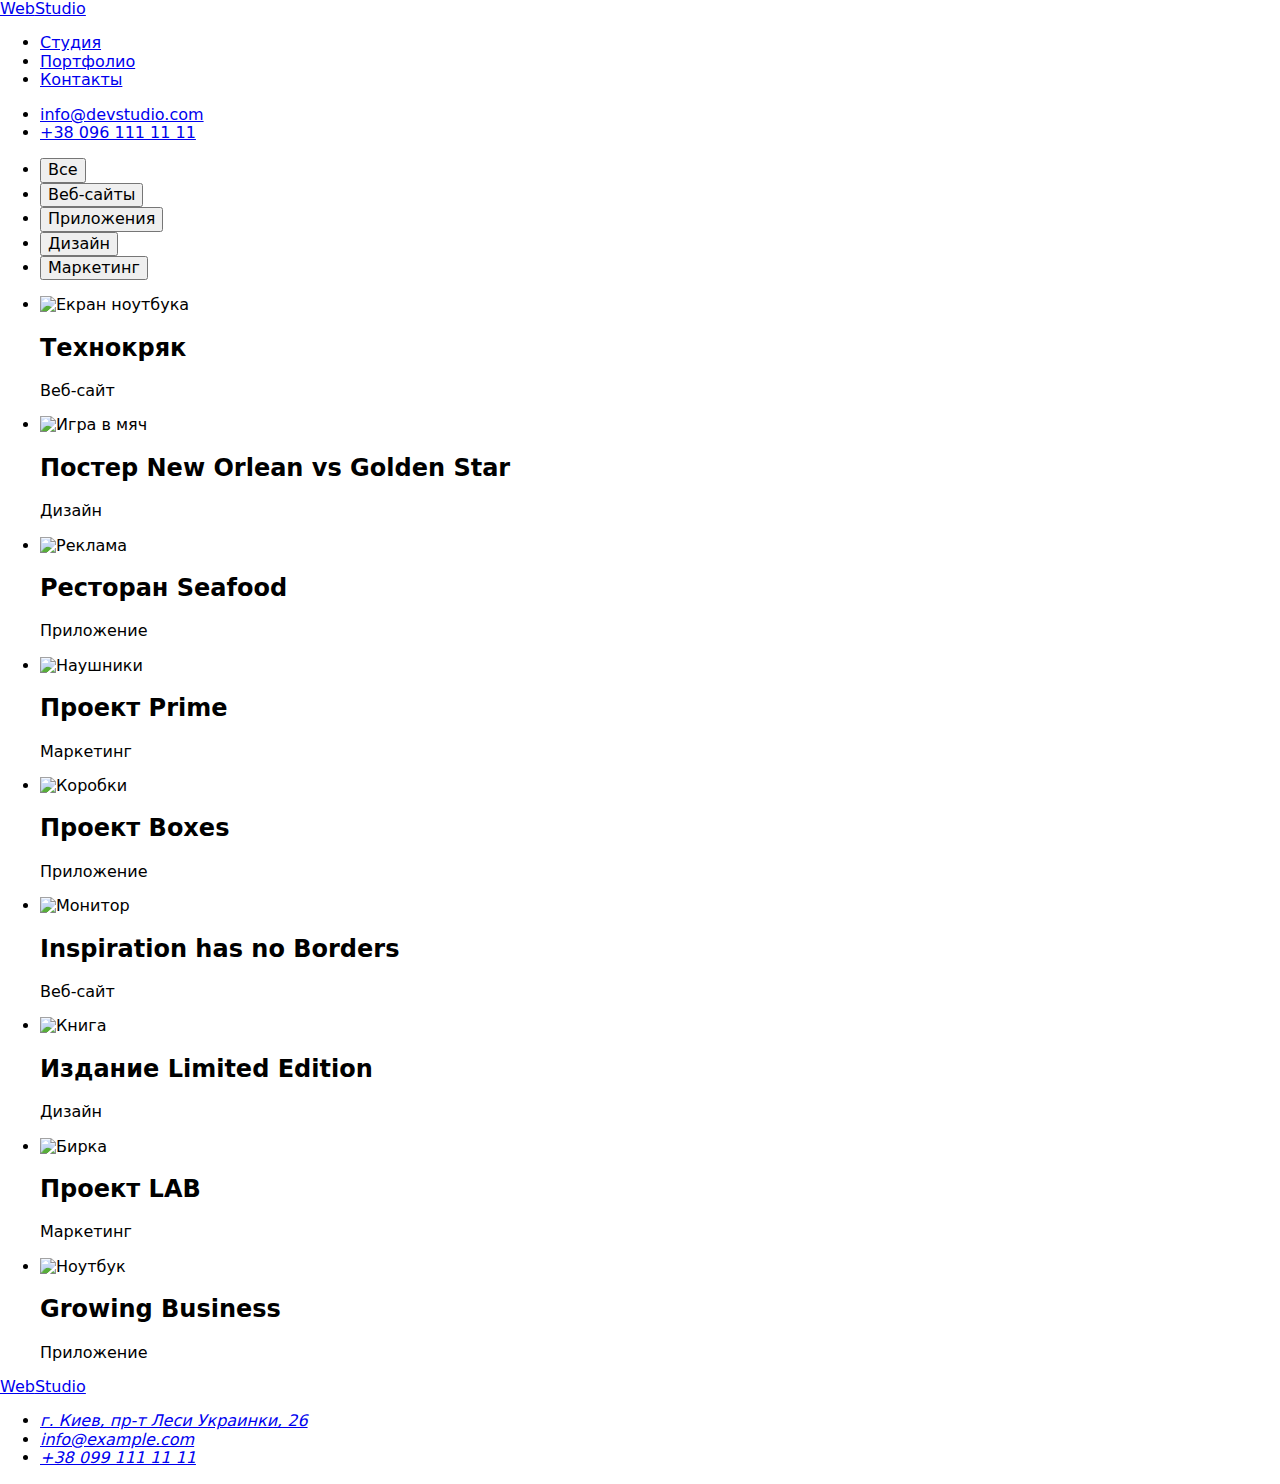
==== portfolio.html @ 869d0857 "Add files via upload" ====
<!DOCTYPE html>
<html lang="ru">

<head>
    <meta charset="UTF-8">
    <meta http-equiv="X-UA-Compatible" content="IE=edge">
    <meta name="viewport" content="width=device-width, initial-scale=1.0">
    <title>GOIT-MARKUP-HW-03</title>
    <!--Шрифти-->
    <link rel="preconnect" href="https://fonts.googleapis.com">
    <link rel="preconnect" href="https://fonts.gstatic.com" crossorigin>
    <link href="https://fonts.googleapis.com/css2?family=Raleway:wght@700&family=Roboto:wght@400;500;700;900&display=swap"
        rel="stylesheet">
    <!--normalize styles start-->
    <link rel="stylesheet" href="https://cdn.jsdelivr.net/npm/modern-normalize@1.1.0/modern-normalize.min.css">
    <!--normalize styles end-->
    <!--Стили файла index.html-->
    <link rel="stylesheet" href="./CSS/styles.css">

</head>

<body>
    <header class="header">
        <div class="container top">
            <nav class="navilist">
                <a class="logo" href="index.html"><span>Web</span>Studio</a>
                <ul class="list-a">
                    <li class="list"><a class="current header-link" href="index.html">Студия</a></li>
                    <li class="list"><a class="header-link" href="portfolio.html">Портфолио</a></li>
                    <li class="list"><a class="header-link" href="contakt">Контакты</a></li>
                </ul>
            </nav>
            <ul class="nav">
                <li class="list-contact list"><a class="contact-link" href="mailto:info@devstudio.com">info@devstudio.com</a>
                </li>
                <li class="list-contact list"><a class="contact-link" href="tel:+380961111111">+38 096 111 11 11</a>
                </li>
            </ul>
        
        </div>
    </header>
    <main>
        <section class="section">
            <div class="container">
            <h1 class="portfolio-list" hidden>Портфолио</h1>
            <ul class="group">
                <li>
                    <button class="portfolio-button text" type="button">Все</button>
                </li>
                <li>
                    <button class="button-list" type="button">Веб-сайты</button>
                </li>
                <li>
                    <button class="button-list-a" type="button">Приложения</button>
                </li>
                <li>
                    <button class="button-list-b" type="button">Дизайн</button>
                </li>
                <li>
                    <button class="button-list-c" type="button">Маркетинг</button>
                </li>
            </ul>

        <ul class="portfolio-projekt card-set">
                <li class="team-it card-set-items">
                    <img src="./imeges/imeges1/proekt1.jpg" alt="Екран ноутбука" width="370" height="294">
                    <div class="team-card">
                        <h2 class="portfolio-title">Технокряк</h2>
                        <p class="teksting">Веб-сайт</p>
                    </div>
                </li>
                <li class="team-it card-set-items">
                    <img src="./imeges/imeges1/proekt2.jpg" alt="Игра в мяч" width="370" height="294">
                    <div class="team-card">
                        <h2 class="portfolio-title" lang="en">Постер New Orlean vs Golden Star</h2>
                        <p class="teksting">Дизайн</p>
                    </div>
                </li>
                <li class="team-it card-set-items">
                    <img src="./imeges/imeges1/proekt3.jpg" alt="Реклама" width="370" height="294">
                    <div class="team-card">
                        <h2 class="portfolio-title" lang="en">Ресторан Seafood</h2>
                        <p class="teksting">Приложение</p>
                    </div>
                </li>
                <li class="team-it card-set-items">
                    <img src="./imeges/imeges1/proekt4.jpg" alt="Наушники" width="370" height="294">
                    <div class="team-card">
                        <h2 class="portfolio-title" lang="en">Проект Prime</h2>
                        <p class="teksting">Маркетинг</p>
                    </div>
                </li>
                <li class="team-it card-set-items">
                    <img src="./imeges/imeges1/proekt5.jpg" alt="Коробки" width="370" height="294">
                    <div class="team-card">
                        <h2 class="portfolio-title" lang="en">Проект Boxes</h2>
                        <p class="teksting">Приложение</p>
                    </div>
                </li>
                <li class="team-it card-set-items">
                    <img src="./imeges/imeges1/proekt6.jpg" alt="Монитор" width="370" height="294">
                    <div class="team-card">
                        <h2 class="portfolio-title" lang="en">Inspiration has no Borders</h2>
                        <p class="teksting">Веб-сайт</p>
                    </div>
                </li>
                <li class="team-it card-set-items">
                    <img src="./imeges/imeges1/proekt7.jpg" alt="Книга" width="370" height="294">
                    <div class="team-card">
                        <h2 class="portfolio-title" lang="en">Издание Limited Edition</h2>
                        <p class="teksting">Дизайн</p>
                    </div>
                </li>
                <li class="team-it card-set-items">
                    <img src="./imeges/imeges1/proekt8.jpg" alt="Бирка" width="370" height="294">
                    <div class="team-card">
                        <h2 class="portfolio-title" lang="en">Проект LAB</h2>
                        <p class="teksting">Маркетинг</p>
                    </div>
                </li>
                <li class="team-it card-set-items">
                    <img src="./imeges/imeges1/proekt9.jpg" alt="Ноутбук" width="370" height="294">
                    <div class="team-card">
                        <h2 class="portfolio-title" lang="en">Growing Business</h2>
                        <p class="teksting">Приложение</p>
                    </div>
                </li>
            </ul>
        </div>
        </section>
        
    </main>
    <!--Секция Footer-->
    <footer class="footer">
        <div class="container">
            <a class="footer-logo" href="index.html"><span>Web</span>Studio</a>
        
            <address class="foott">
                <ul>
                    <li class="addres"><a class="footer-addres foot" href="https://goo.gl/maps/piqngm7oDQpEDh6u6" target="_blank"
                            rel="noopener nofollow noreferrer">г. Киев, пр-т Леси Украинки, 26</a></li>
                    <li class="addres">
                        <a class="contakt-link foot" href="mailto:info@example.com">info@example.com</a>
                    </li>
                    <li class="addres">
                        <a class="contakt-link foot" href="tel:+380991111111">+38 099 111 11 11</a>
                    </li>
                </ul>
            </address>
        </div>
    </footer>
</body>

</html>
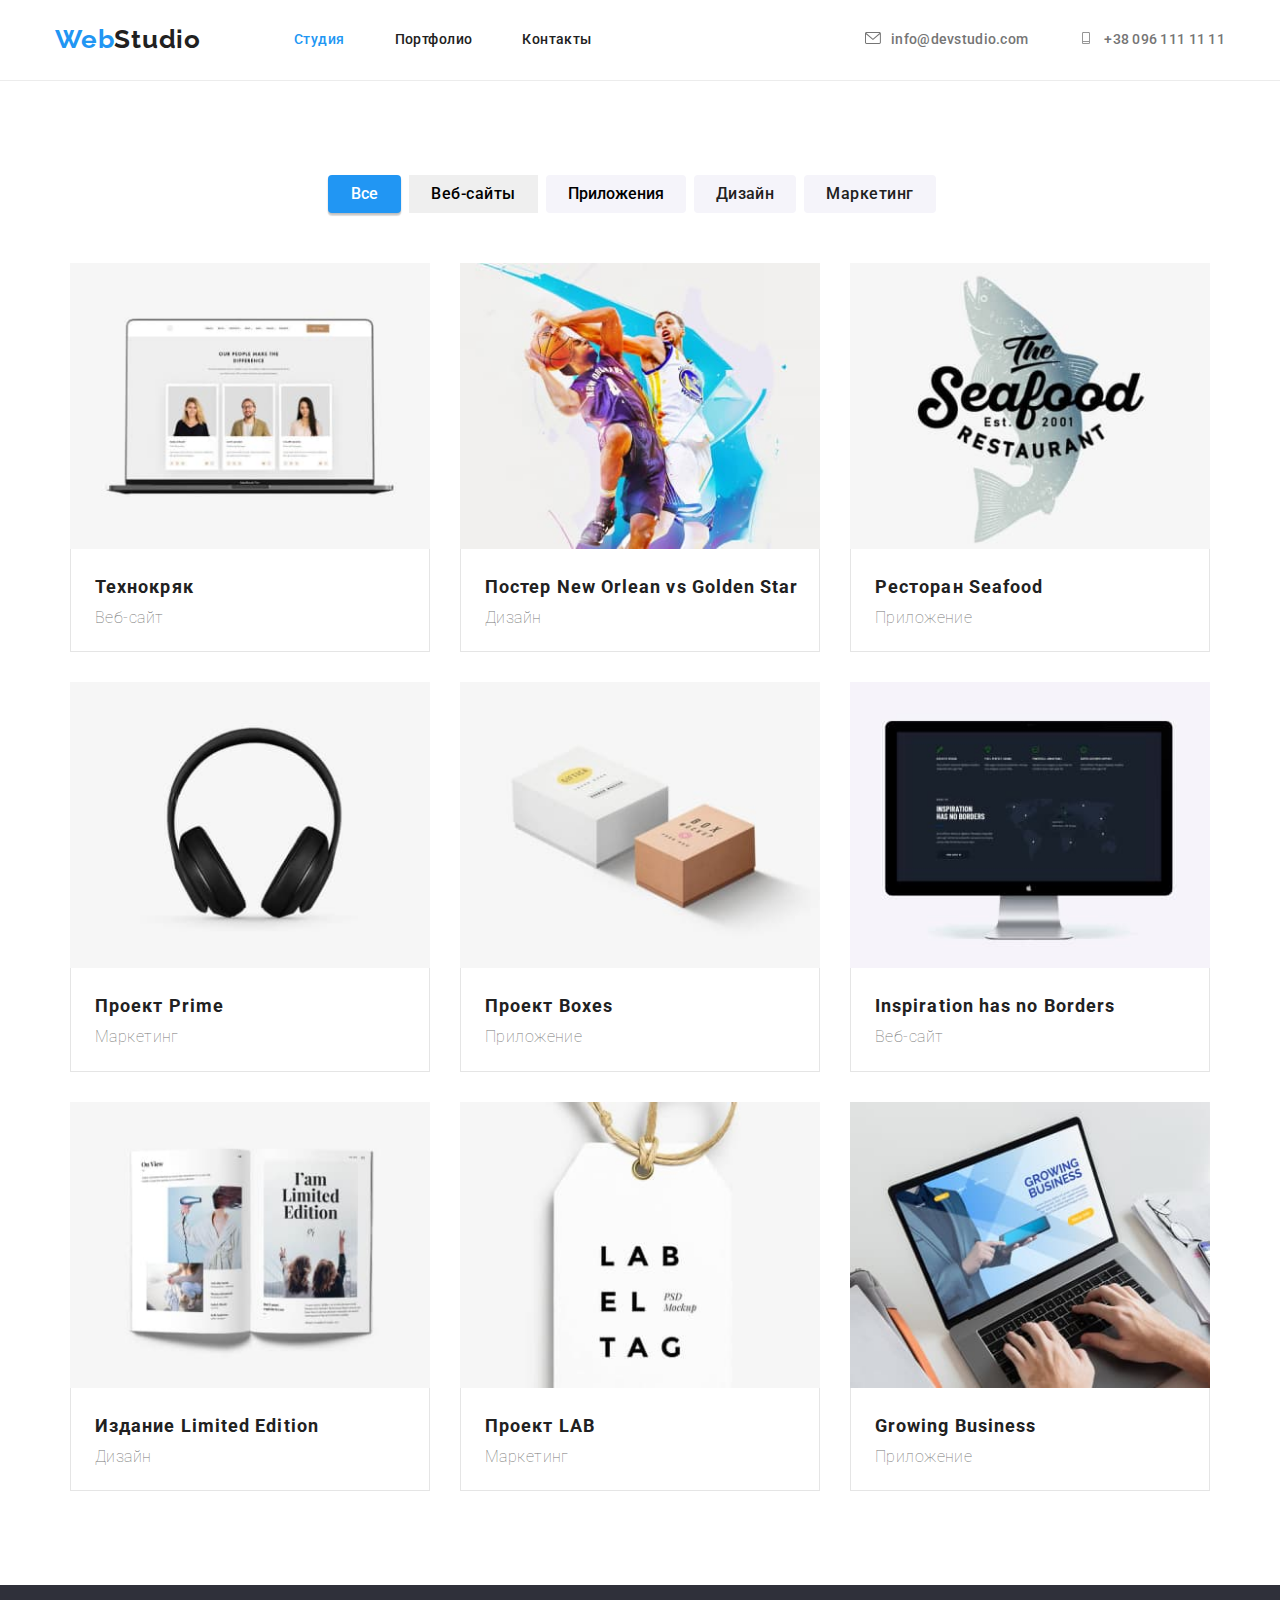
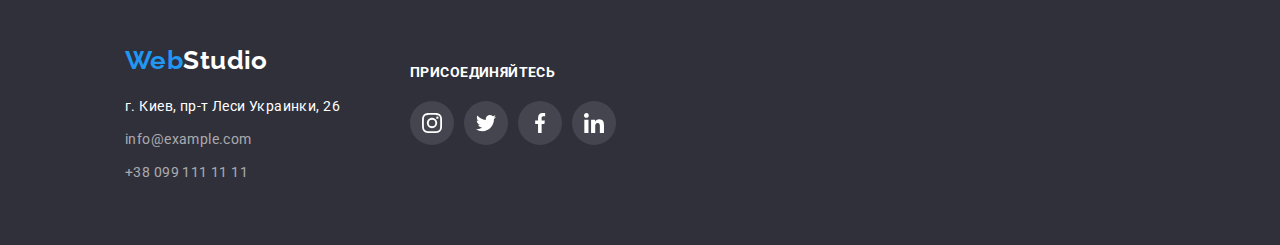
==== commit 4bd5991f: "работа" ====
--- a/portfolio.html
+++ b/portfolio.html
@@ -31,12 +31,18 @@
                 </ul>
             </nav>
             <ul class="nav">
-                <li class="list-contact list"><a class="contact-link" href="mailto:info@devstudio.com">info@devstudio.com</a>
-                </li>
-                <li class="list-contact list"><a class="contact-link" href="tel:+380961111111">+38 096 111 11 11</a>
+                <li class="list-contact list"><a class="contact-link" href="mailto:info@devstudio.com"><svg class="meil"
+                            width="16" height="12">
+                            <use href="./imeges/icons.svg#icon-emeill"></use>
+                        </svg>info@devstudio.com</a>
+                </li>
+                <li class="list-contact list"><a class="contact-link" href="tel:+380961111111"><svg class="meil" width="16"
+                            height="12">
+                            <use href="./imeges/icons.svg#icon-phone"></use>
+                        </svg>+38 096 111 11 11</a>
                 </li>
             </ul>
-        
+    
         </div>
     </header>
     <main>
@@ -63,67 +69,83 @@
 
         <ul class="portfolio-projekt card-set">
                 <li class="team-it card-set-items">
-                    <img src="./imeges/imeges1/proekt1.jpg" alt="Екран ноутбука" width="370" height="294">
+                    <a class="picture" href=""><img src="./imeges/imeges1/proekt1.jpg" alt="Екран ноутбука" width="370" height="294">
                     <div class="team-card">
                         <h2 class="portfolio-title">Технокряк</h2>
                         <p class="teksting">Веб-сайт</p>
                     </div>
-                </li>
-                <li class="team-it card-set-items">
-                    <img src="./imeges/imeges1/proekt2.jpg" alt="Игра в мяч" width="370" height="294">
+                    </a>
+                </li>
+                <li class="team-it card-set-items">
+                    <a class="picture" href="">
+                        <img src="./imeges/imeges1/proekt2.jpg" alt="Игра в мяч" width="370" height="294">
                     <div class="team-card">
                         <h2 class="portfolio-title" lang="en">Постер New Orlean vs Golden Star</h2>
                         <p class="teksting">Дизайн</p>
                     </div>
-                </li>
-                <li class="team-it card-set-items">
-                    <img src="./imeges/imeges1/proekt3.jpg" alt="Реклама" width="370" height="294">
+                    </a>
+                </li>
+                <li class="team-it card-set-items">
+                    <a class="picture" href="">
+                        <img src="./imeges/imeges1/proekt3.jpg" alt="Реклама" width="370" height="294">
                     <div class="team-card">
                         <h2 class="portfolio-title" lang="en">Ресторан Seafood</h2>
                         <p class="teksting">Приложение</p>
                     </div>
-                </li>
-                <li class="team-it card-set-items">
-                    <img src="./imeges/imeges1/proekt4.jpg" alt="Наушники" width="370" height="294">
+                    </a>
+                </li>
+                <li class="team-it card-set-items">
+                    <a class="picture" href="">
+                        <img src="./imeges/imeges1/proekt4.jpg" alt="Наушники" width="370" height="294">
                     <div class="team-card">
                         <h2 class="portfolio-title" lang="en">Проект Prime</h2>
                         <p class="teksting">Маркетинг</p>
                     </div>
-                </li>
-                <li class="team-it card-set-items">
-                    <img src="./imeges/imeges1/proekt5.jpg" alt="Коробки" width="370" height="294">
+                    </a>
+                </li>
+                <li class="team-it card-set-items">
+                    <a class="picture" href="">
+                        <img src="./imeges/imeges1/proekt5.jpg" alt="Коробки" width="370" height="294">
                     <div class="team-card">
                         <h2 class="portfolio-title" lang="en">Проект Boxes</h2>
                         <p class="teksting">Приложение</p>
                     </div>
-                </li>
-                <li class="team-it card-set-items">
-                    <img src="./imeges/imeges1/proekt6.jpg" alt="Монитор" width="370" height="294">
+                    </a>
+                </li>
+                <li class="team-it card-set-items">
+                    <a class="picture" href="">
+                        <img src="./imeges/imeges1/proekt6.jpg" alt="Монитор" width="370" height="294">
                     <div class="team-card">
                         <h2 class="portfolio-title" lang="en">Inspiration has no Borders</h2>
                         <p class="teksting">Веб-сайт</p>
                     </div>
-                </li>
-                <li class="team-it card-set-items">
-                    <img src="./imeges/imeges1/proekt7.jpg" alt="Книга" width="370" height="294">
+                    </a>
+                </li>
+                <li class="team-it card-set-items">
+                    <a class="picture" href="">
+                        <img src="./imeges/imeges1/proekt7.jpg" alt="Книга" width="370" height="294">
                     <div class="team-card">
                         <h2 class="portfolio-title" lang="en">Издание Limited Edition</h2>
                         <p class="teksting">Дизайн</p>
                     </div>
-                </li>
-                <li class="team-it card-set-items">
-                    <img src="./imeges/imeges1/proekt8.jpg" alt="Бирка" width="370" height="294">
+                    </a>
+                </li>
+                <li class="team-it card-set-items">
+                    <a class="picture" href=""><img src="./imeges/imeges1/proekt8.jpg" alt="Бирка" width="370" height="294">
                     <div class="team-card">
                         <h2 class="portfolio-title" lang="en">Проект LAB</h2>
                         <p class="teksting">Маркетинг</p>
                     </div>
-                </li>
-                <li class="team-it card-set-items">
-                    <img src="./imeges/imeges1/proekt9.jpg" alt="Ноутбук" width="370" height="294">
+                    </a>
+                </li>
+                <li class="team-it card-set-items">
+                    <a class="picture" href="">
+                        <img src="./imeges/imeges1/proekt9.jpg" alt="Ноутбук" width="370" height="294">
                     <div class="team-card">
                         <h2 class="portfolio-title" lang="en">Growing Business</h2>
                         <p class="teksting">Приложение</p>
                     </div>
+                    </a>
                 </li>
             </ul>
         </div>
@@ -132,21 +154,56 @@
     </main>
     <!--Секция Footer-->
     <footer class="footer">
-        <div class="container">
-            <a class="footer-logo" href="index.html"><span>Web</span>Studio</a>
-        
-            <address class="foott">
-                <ul>
-                    <li class="addres"><a class="footer-addres foot" href="https://goo.gl/maps/piqngm7oDQpEDh6u6" target="_blank"
-                            rel="noopener nofollow noreferrer">г. Киев, пр-т Леси Украинки, 26</a></li>
-                    <li class="addres">
-                        <a class="contakt-link foot" href="mailto:info@example.com">info@example.com</a>
-                    </li>
-                    <li class="addres">
-                        <a class="contakt-link foot" href="tel:+380991111111">+38 099 111 11 11</a>
+        <div class="container line">
+            <div class="fot">
+                <a class="footer-logo" href="index.html"><span>Web</span>Studio</a>
+    
+                <address class="foott">
+                    <ul>
+                        <li class="addres"><a class="footer-addres foot" href="https://goo.gl/maps/piqngm7oDQpEDh6u6"
+                                target="_blank" rel="noopener nofollow noreferrer">г. Киев, пр-т Леси Украинки, 26</a></li>
+                        <li class="addres">
+                            <a class="contakt-link foot" href="mailto:info@example.com">info@example.com</a>
+                        </li>
+                        <li class="addres">
+                            <a class="contakt-link foot" href="tel:+380991111111">+38 099 111 11 11</a>
+                        </li>
+                    </ul>
+                </address>
+            </div>
+            <div class="fot">
+                <strong class="footer-media">присоединяйтесь</strong>
+                <ul class="media">
+                    <li class="media-list">
+                        <a class="footer-sicial" href="" target="_blank" rel="noopener noreferrer" aria-label="instagram">
+                            <svg class="footer-media-icon" width="20" height="20">
+                                <use href="./imeges/icons.svg#icon-instagram"></use>
+                            </svg>
+                        </a>
+                    </li>
+                    <li class="media-list">
+                        <a class="footer-sicial" href="" target="_blank" rel="noopener noreferrer" aria-label="twitter">
+                            <svg class="footer-media-icon" width="20" height="20">
+                                <use href="./imeges/icons.svg#icon-twitter"></use>
+                            </svg>
+                        </a>
+                    </li>
+                    <li class="media-list">
+                        <a class="footer-sicial" href="" target="_blank" rel="noopener noreferrer" aria-label="facebook">
+                            <svg class="footer-media-icon" width="20" height="20">
+                                <use href="./imeges/icons.svg#icon-facebook"></use>
+                            </svg>
+                        </a>
+                    </li>
+                    <li class="media-list">
+                        <a class="footer-sicial" href="" target="_blank" rel="noopener noreferrer" aria-label="linkedin">
+                            <svg class="footer-media-icon" width="20" height="20">
+                                <use href="./imeges/icons.svg#icon-linkedin"></use>
+                            </svg>
+                        </a>
                     </li>
                 </ul>
-            </address>
+            </div>
         </div>
     </footer>
 </body>
--- a/CSS/styles.css
+++ b/CSS/styles.css
@@ -0,0 +1,837 @@
+*,
+*::before,
+*::after {
+box-sizing: border-box;
+}
+
+:root {
+    --black-text: #212121;
+    --grey-text: #757575;
+    --grey-bg: #F5F4FA;
+    --white: #ffffff;
+    --blue: #2196f3;
+    --bluedark: #188CE8;
+    --black-bg: #2F303A;
+    --crem: #EEEEEE;
+    --crem-grey: #E5E5E5;
+    --grey: #ECECEC;
+    --grey-blue: #AFB1B8;
+    --items:3;
+    --indent:30px;
+}
+
+body {
+    background-color: var(--white);
+    font-family: 'Roboto', sans-serif;
+    font-size: 14px;
+    color: var(--grey-text);
+    line-height: 1.14;
+    letter-spacing: 0.03em;
+
+}
+h1,
+h2,
+h3,
+h4,
+p{
+    margin: 0px;
+
+}
+ul{
+    list-style: none;
+    padding-left: 0;
+    margin: 0;
+}
+
+span {
+    color: var(--blue);
+}
+
+ul {
+    list-style-type: none;
+    margin: 0px;
+    padding: 0px;
+}
+
+img{
+    display: block;
+    max-width: 100%;
+    height: auto;
+}
+a {
+    text-decoration: none;
+} 
+address{
+    font-style: normal;
+        /* or */
+    font-style: inherit;
+}
+
+.container{
+width: 1200px;
+padding-left: 15px;
+padding-right: 15px;
+
+margin-left: auto;
+margin-right: auto;
+}
+
+
+.header-block {
+max-width: 1600px;
+padding-top: 200px;
+padding-bottom: 200px;
+color: var(--white);
+
+}
+.header{
+display: flex;
+display: inline-block;
+border-bottom: 1px solid var(--grey);
+
+}
+.box{
+    
+min-width: 1600px;
+    height: 600px;
+    background-size: cover;
+    background-repeat: no-repeat;
+    background-position: center;
+    margin-left: auto;
+margin-right: auto;
+background-color: var(--black-bg);
+background-image: 
+url(../imeges/fon/Img.jpg);
+
+}
+    
+
+/** Styles icons */
+.feature{
+    display: flex;
+    justify-content: center;
+    align-items: center;
+    margin-bottom: 30px;
+    border-radius: 4px ;
+width: 270px;
+height: 120px;
+background-color: var(--grey-bg);
+}
+
+
+.meil{
+    
+    margin-right: 10px;
+}
+.meil{
+    --color4:var(--grey-text)
+}
+.meil:hover,
+.meil:focus{
+    --color4:var(--blue);
+}
+
+.media{
+    display: flex;
+    justify-content: center;
+}
+.media-list{
+    margin-right: 10px;
+}
+.sicial-media-linc:hover .sicial-media-icon,
+.sicial-media-linc:focus .sicial-media-icon{
+fill: var(--white);
+}
+
+.sicial-media-linc:hover,
+.sicial-media-linc:focus{
+    fill: var(--white);
+}
+.sicial-media-icon{
+    fill: currentColor;
+}
+
+
+
+.sicial-media-linc{
+    display: flex;
+    align-items: center;
+    justify-content: center;
+    width: 44px;
+    height: 44px;
+    color: var(--grey-blue);
+    
+    border-radius: 50%;
+}
+.sicial-media-linc:hover,
+.sicial-media-linc:focus{
+    background-color: var(--blue);
+}
+.client-list{
+fill: var(--blue);
+    box-sizing: border-box;
+    border: 1px solid var(--grey-blue);
+    border-radius: 4px;
+}
+.client-list:hover .client-icon,
+.client-list:focus .client-icon{
+    fill: var(--blue);
+}
+
+
+
+.client-icon{
+    --color1:var(--grey-blue);
+
+}
+.client-icon:hover,
+.client-icon:focus{
+    --color1:var(--blue);
+}
+
+
+
+.client-items{
+    display: flex;
+    
+    width: 170px;
+    height: 92px;
+margin-top: 50px;
+    
+}
+.client{
+
+    fill: var(--grey-blue);
+}
+.client:not(:last-child){
+    margin-right: 30px;
+}
+.client-list{
+    background-color: var(--white);
+    display: inline-block;
+    width: 170px;
+    height: 92px;
+    color: var(--blue);
+}
+
+.client-list:hover .client-icon,
+.client-list:focus .client-icon{
+    fill: var(--blue);
+}
+.client-list:hover,
+.client-list:focus{
+color: var(--blue);
+border-color: var(--blue);
+}
+
+.footer-media{
+    font-family: "Roboto";
+    font-style: normal;
+    font-weight: 700;
+    font-size: 14px;
+    line-height: 1.14;
+    letter-spacing: 0.03em;
+    text-transform: uppercase;
+    color: var(--white);
+}
+.footer-media{
+    display: flex;
+    margin-top: 20px;
+    margin-bottom: 20px;
+
+}
+
+.footer-media-icon{
+    fill: var(--white);
+    
+}
+.footer-sicial{
+    display: flex;
+        align-items: center;
+        justify-content: center;
+        color: var(--white);
+        border-radius: 50%;
+        width: 44px;
+        height: 44px;
+        background-color: rgba(255, 255, 255, 0.1);;
+}
+.footer-sicial:hover,
+.footer-sicial:focus{
+    background-color: var(--blue);
+}
+
+.footer-sicial:hover,
+.footer-sicial:focus{
+    fill: currentColor;
+}
+.footer-sicial:hover .footer-media-icon,
+.footer-sicial:focus .footer-media-icon{
+    fill: var(--white);
+
+}
+.fot{
+    display:inline-block;
+    margin-left: 70px;
+    
+    
+}
+.line{
+    display: flex;
+}
+
+
+.top{
+    display: inline-flex;
+    justify-content: space-between;
+}
+.navilist{
+display: flex;
+    align-items: center;
+}
+
+.nav{
+display: flex;
+align-items: center; 
+}
+
+.list-a{
+    display: flex;
+    
+}
+
+
+.ul{
+
+margin-right: 50px;
+}
+.list{
+    
+    align-items: center;
+        margin-right: 50px;
+}
+
+.list:last-child{
+    margin-right: 0px;
+}
+.header-link:hover,
+.header-link:focus {
+    color: var(--blue)
+}
+
+.logo {
+    font-family: 'Raleway';
+    font-style: normal;
+    font-weight: 700;
+    font-size: 26px;
+    line-height: 1.2;
+    letter-spacing: 0.03em;
+    color: var(--black-text);
+    
+    margin-right: 93px;
+}
+.header-link{
+    display:inline-block;
+    align-items: center;
+    color: var(--black-text);
+}
+
+.header-link:last-child {
+    
+    margin-right: 0px;
+}
+
+.contact-link {
+    display: inline-block;
+    font-family: Roboto;
+    font-style: normal;
+    font-weight: 500;
+    font-size: 14px;
+    line-height: 1.14;
+    letter-spacing: 0.02em;
+    text-align: left;
+    /* info@devstudio.com */
+    color: var(--grey-text);
+
+    
+}
+
+.contact-link:hover,
+.contact-link:focus {
+    color: var(--blue);
+
+}
+
+.portfolio-button:hover,
+.portfolio-button:focus {
+    color: var(--white);
+    background-color: var(--bluedark);
+}
+
+
+.button-list:hover,
+.button-list:focus {
+    color: var(--white);
+    background-color: var(--blue);
+
+}
+
+.button-list-a:hover,
+.button-list-a:focus {
+    color: var(--white);
+    background-color: var(--blue);
+}
+
+.button-list-b:hover,
+.button-list-b:focus {
+    color: var(--white);
+    background-color: var(--blue);
+}
+
+.button-list-c:hover,
+.button-list-c:focus {
+    color: var(--white);
+    background-color: var(--blue);
+
+}
+
+.header-link:hover,
+.header-link:focus {
+    color: var(--blue);
+}
+
+.current,
+.curent:hover,
+.curent:focus {
+    color: var(--black-text);
+    color: var(--blue);
+
+}
+
+.header {
+    padding-top: 24px;
+    padding-bottom: 25px;
+    
+    display: flex;
+    align-items: center;
+    font-weight: 500;
+
+}
+
+
+.section{
+    padding-top: 94px;
+    padding-bottom: 94px;
+}
+.block {
+
+    font-family: "Roboto";
+    font-style: normal;
+    text-align: center;
+    font-weight: 900;
+    font-size: 44px;
+    line-height: 1.36;
+    text-transform: uppercase;
+    letter-spacing: 0.06em;
+
+    width: 696px;
+    
+    margin: 0px auto;
+
+}
+
+
+.portfolio-list {
+    font-family: "Roboto";
+    position: absolute;
+    font-style: normal;
+    font-weight: 900;
+    font-size: 44px;
+    line-height: 1.36;
+    text-align: center;
+    letter-spacing: 0.06em;
+    text-transform: uppercase;
+}
+
+.portfolio-title {
+    font-family: "Roboto";
+    font-style: normal;
+    font-weight: 700;
+    font-size: 18px;
+    line-height: 2;
+    
+    margin-bottom: 4px;
+    letter-spacing: 0.06em;
+    color: var(--black-text);
+}
+
+.teksting {
+    font-size: 16px;
+    font-weight: 1.87;
+    color: var(--grey-text);
+    
+}
+
+.title-list{
+    display: inline-block;
+width: 270px;
+
+margin-right: 30px;
+}
+.title-list:last-child{
+    margin-right: 0px;
+}
+
+.about-text{
+display: flex;
+align-content: stretch;
+justify-content: space-evenly;
+
+}
+
+.innert{
+    padding-top: 0;
+}
+.title {
+    font-family: "Roboto";
+    font-weight: 500;
+    text-align: center;
+    margin-bottom: 10px;
+    font-size: 16px;
+    line-height: 1.18;
+    letter-spacing: 0.03em;
+    color: var(--black-text);
+}
+
+.title-title {
+    font-size: 16px;
+    line-height: 1.18;
+    text-align: center;
+    margin-bottom: 16px;
+}
+
+.header-button {
+    display: block;
+    margin-left: auto;
+    margin-right: auto;
+    display: flex;
+    align-items: center;
+    width: 200px;
+    height: 50px;
+    justify-content: center;
+    margin-top: 30px;
+
+    text-align: center;
+    font-family: "Roboto";
+    font-style: normal;
+    font-weight: 700;
+    font-size: 16px;
+    line-height: 1.88;
+    border-radius: 4px;
+    border: 0px;
+    letter-spacing: 0.06em;
+    background-color: var(--blue);
+    color: var(--white);
+
+}
+
+.portfolio-button {
+    width: 73px;
+    height: 38px;
+    left: 495px;
+    margin-right: 8px;
+    background-color: var(--blue);
+    box-shadow: 0px 3px 1px rgba(0, 0, 0, 0.1), 0px 1px 2px rgba(0, 0, 0, 0.08), 0px 2px 2px rgba(0, 0, 0, 0.12);
+    border-radius: 4px;
+    border: 0px;
+    font-family: "Roboto";
+    font-style: normal;
+    font-weight: 500;
+    font-size: 16px;
+    line-height: 1.6;
+    color: var(--white);
+}
+
+
+.about-a{
+    
+    display: flex;
+    justify-content: space-between;
+    
+}
+.about-a:nth-child(-n+3) {
+    
+    margin-right: 0;
+}
+
+.about {
+    
+    font-family: "Roboto";
+    font-style: normal;
+    font-weight: 700;
+    font-size: 36px;
+    line-height: 1.16;
+    color: var(--black-text);
+margin-bottom: 50px;
+
+}
+
+.about-title {
+    color: var(--black-text);
+    text-transform: uppercase;
+    font-size: 14px;
+    line-height: 1.7;
+    font-weight: 700;
+    margin-bottom: 10px;
+}
+
+.about-list {
+    font-family: "Roboto";
+    font-style: normal;
+    font-weight: 400;
+    line-height: 1.7;
+    margin: 0px;
+}
+.group{
+    display: flex;
+    justify-content: center;
+    align-items: center;
+    margin-right: 8px;
+margin-bottom: 50px;
+
+}
+
+.text{
+    color: var(--white);
+}
+
+.button-list {
+    font-family: Roboto;
+    font-style: normal;
+    font-size: 16px;
+    font-weight: 500;
+    line-height: 1.6;
+    letter-spacing: 0.03em;
+    border: 0px;
+    padding: 6px 22px;
+margin-right: 8px;
+}
+
+.button-list-a {
+
+    border-radius: 4px;
+    font-family: "Roboto";
+    font-style: normal;
+    font-weight: 500;
+    font-size: 16px;
+    line-height: 1.6;
+    border: 0px;
+    padding: 6px 22px;
+    margin-right: 8px;
+    background: var(--grey-bg);
+}
+
+.button-list-b {
+
+    border-radius: 4px;
+    background: var(--grey-bg);
+    border: 0px;
+    font-family: "Roboto";
+    font-style: normal;
+    font-weight: 500;
+    font-size: 16px;
+    line-height: 1.6;
+    letter-spacing: 0.03em;
+    color: var(--black-text);
+    padding: 6px 22px;
+    margin-right: 8px;
+}
+
+.button-list-c {
+
+    border-radius: 4px;
+    background: var(--grey-bg);
+    border-radius: 4px;
+    border: 0px;
+    padding: 6px 22px;
+    margin-right: 8px;
+    font-family: "Roboto";
+    font-style: normal;
+    font-weight: 500;
+    font-size: 16px;
+    line-height: 1.6;
+    letter-spacing: 0.03em;
+    color: var(--black-text);
+}
+
+
+.portfolio-button:hover,
+.portfolio-button:focus {
+    background-color: var(--blue);
+    color: var(--white);
+}
+
+
+.header-button:hover,
+.header-button:focus {
+    background-color: var(--bluedark);
+
+}
+.team-card{ 
+    padding-top: 20px;  
+    padding-left: 24px;
+    padding-bottom: 24px;
+    border-left: 1px solid var(--crem-grey);
+    border-right: 1px solid var(--crem-grey);
+    border-bottom: 1px solid var(--crem-grey);
+}
+.picture{
+    background: var(--white);
+    border-bottom: 1px solid var(--crem);
+    /* box-shadow: 0px 1px 1px rgba(0, 0, 0, 0.12), 0px 4px 4px 4px rgba(0, 0, 0, 0.06), 1px 4px 6px rgba(0, 0, 0, 0.16); */
+}
+.picture:hover,
+.picture:focus{
+    box-shadow: var(--grey-text);
+    
+}
+.team-it{
+    background: var(--white);
+    box-sizing: border-box;
+    border: 1px;
+}
+
+
+.card-set{
+    display: flex;
+    flex-wrap: wrap;
+    justify-content: center;
+    margin: calc( - 1 * var(--indent) / 2);
+}
+.card-set-items{
+    flex-basis:calc((100% - var(--indent) * var(--items)) / var(--items)) ;
+    margin: calc(var(--indent) / 2);
+}
+.card-set-items:nth-child(-n+3){
+    margin-top: 0;
+}
+.card-set-items:nth-child(3n){
+    margin-right: 0;
+    
+}
+.card-set-items:nth-child(3n + 1){
+    margin-left: 0; 
+}
+
+.card-set-items:nth-child(n + 6){
+    margin-bottom: 0;
+}
+.filter{
+    margin-bottom: 20px;
+}
+
+.team-itt{
+
+display: inline-block;
+margin-right: 30px;
+
+background-color: var(--white);
+
+box-shadow: 0px 1px 3px rgba(0, 0, 0, 0.12), 0px 1px 1px rgba(0, 0, 0, 0.14), 0px 2px 1px rgba(0, 0, 0, 0.2);
+border-radius: 0px 0px 4px 4px;
+
+}
+
+.team-itt:last-child{
+    margin-right: 0px;
+}
+
+.card{
+    display: flex;
+    justify-content: center;
+}
+.card:nth-child(-n+4) {
+    
+    margin-right: 0px
+}
+.section.comanda{
+    background-color: var(--grey-bg);
+}
+
+.about{
+    text-align: center;
+    
+} 
+
+.team-cardi:nth-child(-n+4) {
+    margin-left: 0;
+}
+
+.team-cardi{
+        padding-top: 30px;
+        padding-bottom: 30px;
+        
+
+    border-radius: 0px 0px 4px 4px;
+    background-color: var(--white);
+}
+
+
+
+
+.foott{
+
+margin-top: 20px;
+}
+
+.contakt-link{
+margin-bottom: 9px;
+margin-top: 9px; 
+
+}
+
+.footer {
+    background-color: var(--black-bg);
+    /* max-width: 1600px;
+    margin-left: auto;
+    margin-right: auto; */
+    padding-top: 60px;
+    padding-bottom: 60px;
+    
+}
+
+.addres{
+    margin-top: 9px;
+
+}
+.addres:last-child{
+    margin-bottom: 0px;
+}
+.footer-logo {
+    color: var(--white);
+    font-family: 'Raleway';
+    font-style: normal;
+    font-weight: 700;
+    font-size: 26px;
+    line-height: 1.17;
+    margin-bottom: 20px;
+}
+
+.footer-addres {
+    font-family: "Roboto";
+    font-style: normal;
+    font-weight: 400;
+    font-size: 14px;
+    line-height: 1.7;
+    color: var(--white);
+    margin-bottom: 9px;
+}
+
+
+.contakt-link {
+    font-family: "Roboto";
+    font-style: normal;
+    font-weight: 400;
+    font-size: 14px;
+    line-height: 1.7;
+    color: rgba(255, 255, 255, 0.6);
+}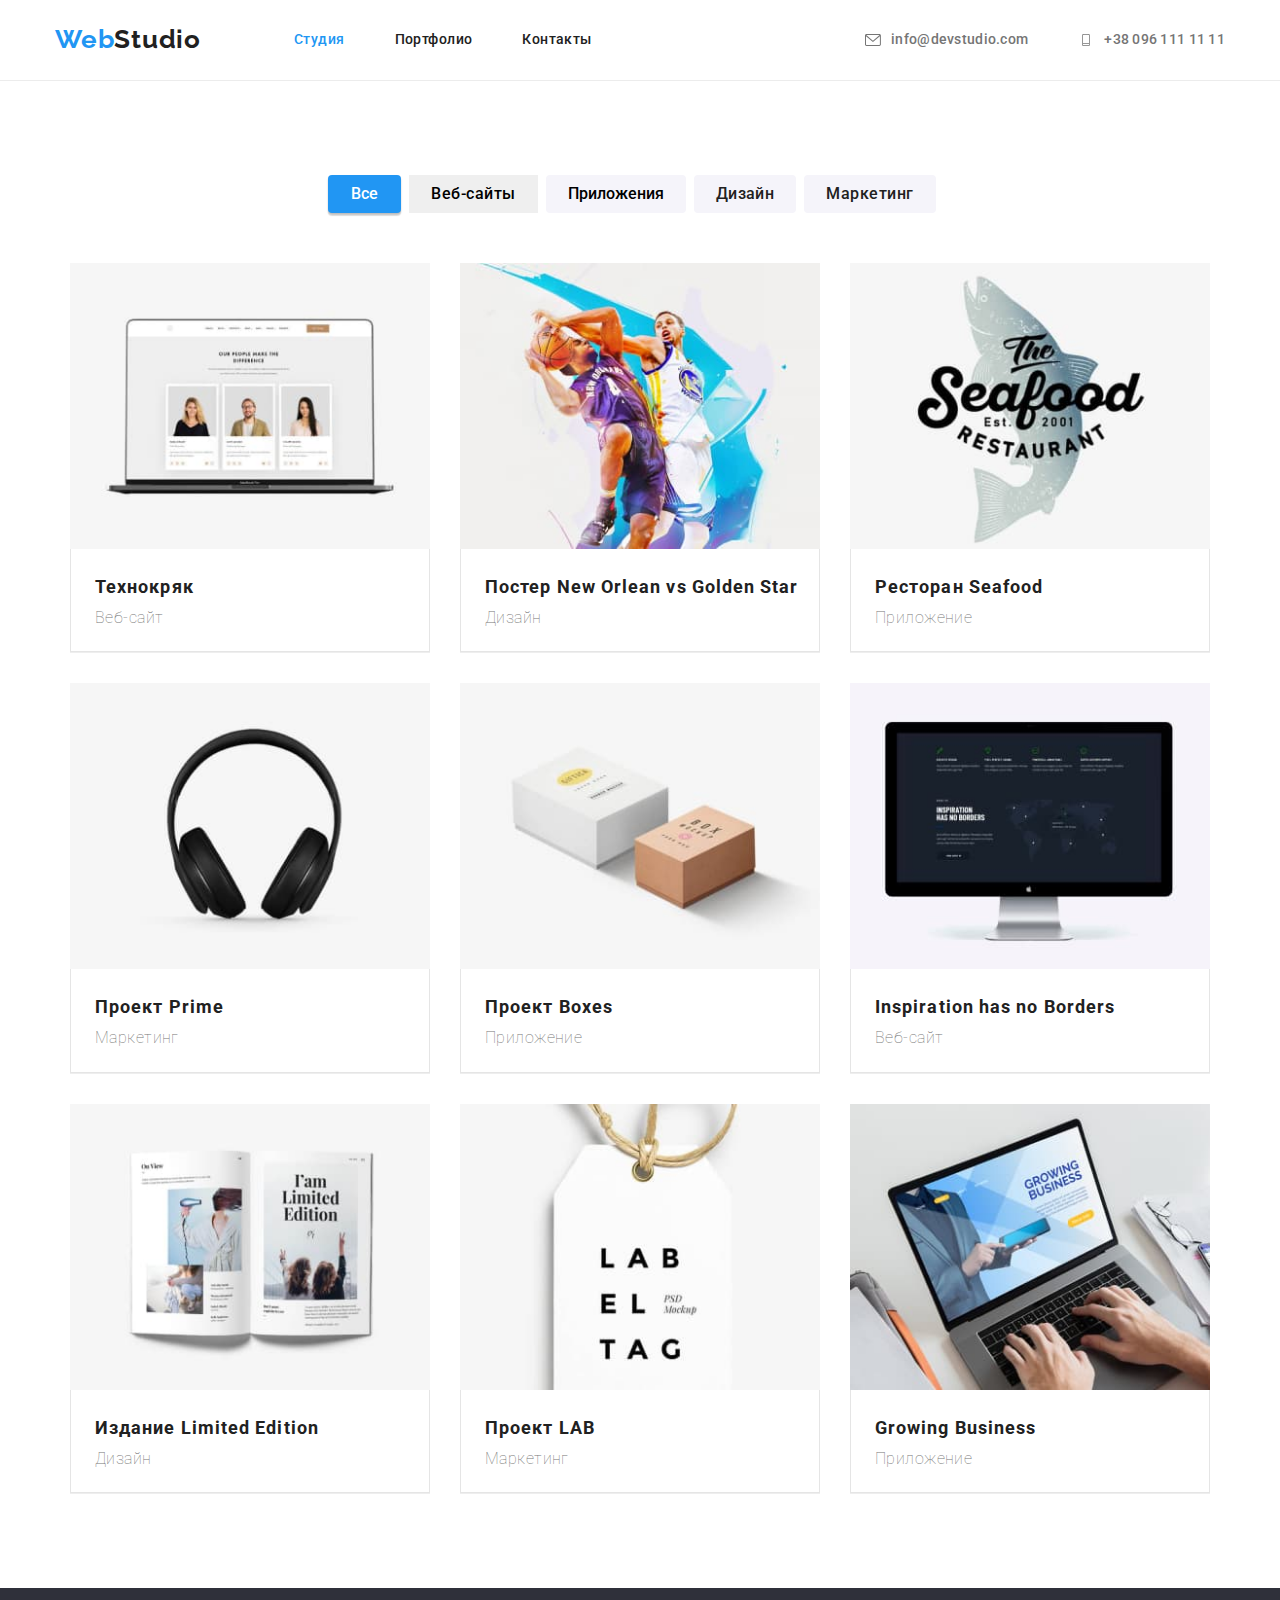
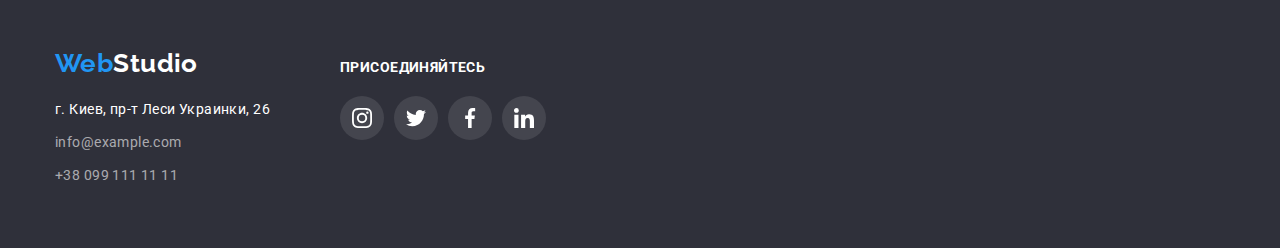
==== commit 69fdb58a: "hj" ====
--- a/portfolio.html
+++ b/portfolio.html
@@ -31,12 +31,12 @@
                 </ul>
             </nav>
             <ul class="nav">
-                <li class="list-contact list"><a class="contact-link" href="mailto:info@devstudio.com"><svg class="meil"
+                <li class="list-contact list"><a class="contact-link" href="mailto:info@devstudio.com"><svg class="icon"
                             width="16" height="12">
                             <use href="./imeges/icons.svg#icon-emeill"></use>
                         </svg>info@devstudio.com</a>
                 </li>
-                <li class="list-contact list"><a class="contact-link" href="tel:+380961111111"><svg class="meil" width="16"
+                <li class="list-contact list"><a class="contact-link" href="tel:+380961111111"><svg class="icon" width="16"
                             height="12">
                             <use href="./imeges/icons.svg#icon-phone"></use>
                         </svg>+38 096 111 11 11</a>
@@ -171,7 +171,7 @@
                     </ul>
                 </address>
             </div>
-            <div class="fot">
+            <div class="fotter">
                 <strong class="footer-media">присоединяйтесь</strong>
                 <ul class="media">
                     <li class="media-list">
--- a/CSS/styles.css
+++ b/CSS/styles.css
@@ -67,6 +67,7 @@
     font-style: inherit;
 }
 
+
 .container{
 width: 1200px;
 padding-left: 15px;
@@ -90,23 +91,33 @@
 border-bottom: 1px solid var(--grey);
 
 }
-.box{
-    
-min-width: 1600px;
+/* img overiay */
+.overiay{
+    max-width: 1600px;
     height: 600px;
-    background-size: cover;
+    margin-left: auto;
+    margin-right: auto;
+
+    
     background-repeat: no-repeat;
     background-position: center;
-    margin-left: auto;
-margin-right: auto;
+    background-size: cover; 
+    background-image: linear-gradient(to right, rgba(55, 56, 68, 0.4), rgba(55, 56, 68, 0.4)
+    ), url(../imeges/fon/Img.jpg);
+box-shadow: 0px 4px 4px rgba(0, 0, 0, 0.25);
+
+}
+.box{
+    
+
 background-color: var(--black-bg);
-background-image: 
-url(../imeges/fon/Img.jpg);
-
 }
     
 
 /** Styles icons */
+
+
+
 .feature{
     display: flex;
     justify-content: center;
@@ -119,17 +130,25 @@
 }
 
 
-.meil{
-    
+.icon{
     margin-right: 10px;
-}
-.meil{
+    align-items: center;
+}
+/* .meil{
     --color4:var(--grey-text)
-}
-.meil:hover,
-.meil:focus{
-    --color4:var(--blue);
-}
+} */
+.contact-link:hover,
+.contact-link:focus{
+    color: var(--blue);
+}
+
+
+.icon{
+    fill: currentColor;
+}
+
+
+
 
 .media{
     display: flex;
@@ -168,61 +187,89 @@
     background-color: var(--blue);
 }
 .client-list{
-fill: var(--blue);
+    
+
     box-sizing: border-box;
     border: 1px solid var(--grey-blue);
+    fill: var(--blue);
     border-radius: 4px;
 }
-.client-list:hover .client-icon,
-.client-list:focus .client-icon{
-    fill: var(--blue);
-}
-
-
 
 .client-icon{
-    --color1:var(--grey-blue);
-
-}
-.client-icon:hover,
+    display: flex;
+    justify-content: center;
+    align-items: center;
+
+}
+.client{
+    width: 100%;
+    height: 100%;
+}
+
+.client-list/*:hover,
+.client-list:focus*/{ 
+    color: var(--blue);
+    
+}
+
+.client:hover,
+.client:focus{
+    color: var(--blue);
+}
+
+.client-icon:hover{
+    --color1:var(--blue);
+
+}
+/* .client-icon:hover,
 .client-icon:focus{
     --color1:var(--blue);
-}
-
-
+} */
+.client-icon.client-list:hover,
+.client-icon.client-list:focus{
+fill: var(--blue);
+border-color: var(--blue);
+}
+
+.client-icon{
+    fill: currentColor;
+}
+
+.client-icon:hover.client-list ,
+.client-icon:focus.client-list {
+    fill:currentColor;
+}
+/* .client:hover,
+.client:focus{
+    fill: var(--blue);
+}  */
 
 .client-items{
     display: flex;
-    
-    width: 170px;
+margin-top: 50px;
+    
+}
+.client{
+width: 170px;
     height: 92px;
-margin-top: 50px;
-    
-}
-.client{
-
     fill: var(--grey-blue);
 }
 .client:not(:last-child){
     margin-right: 30px;
 }
 .client-list{
+    width: 100%;
+    height: 100%;
+    display: flex;
     background-color: var(--white);
-    display: inline-block;
-    width: 170px;
-    height: 92px;
+    justify-content: center;
+    
+    align-items: center;
+    
     color: var(--blue);
 }
 
-.client-list:hover .client-icon,
-.client-list:focus .client-icon{
-    fill: var(--blue);
-}
-.client-list:hover,
-.client-list:focus{
-color: var(--blue);
-border-color: var(--blue);
-}
+
 
 .footer-media{
     font-family: "Roboto";
@@ -236,7 +283,6 @@
 }
 .footer-media{
     display: flex;
-    margin-top: 20px;
     margin-bottom: 20px;
 
 }
@@ -269,14 +315,14 @@
     fill: var(--white);
 
 }
-.fot{
-    display:inline-block;
+
+.fotter{
     margin-left: 70px;
-    
-    
-}
+}
+
 .line{
     display: flex;
+    align-items: baseline;
 }
 
 
@@ -341,14 +387,15 @@
 }
 
 .contact-link {
-    display: inline-block;
+    
     font-family: Roboto;
     font-style: normal;
     font-weight: 500;
     font-size: 14px;
     line-height: 1.14;
     letter-spacing: 0.02em;
-    text-align: left;
+    display: flex;
+    align-items: center;
     /* info@devstudio.com */
     color: var(--grey-text);
 
@@ -365,6 +412,8 @@
 .portfolio-button:focus {
     color: var(--white);
     background-color: var(--bluedark);
+    box-shadow: 0px 1px 3px rgba(0, 0, 0, 0.12), 0px 1px 1px rgba(0, 0, 0, 0.14), 0px 2px 1px rgba(0, 0, 0, 0.2);
+        border-radius: 0px 0px 4px 4px;
 }
 
 
@@ -372,6 +421,8 @@
 .button-list:focus {
     color: var(--white);
     background-color: var(--blue);
+    box-shadow: 0px 1px 3px rgba(0, 0, 0, 0.12), 0px 1px 1px rgba(0, 0, 0, 0.14), 0px 2px 1px rgba(0, 0, 0, 0.2);
+        border-radius: 0px 0px 4px 4px;
 
 }
 
@@ -379,19 +430,24 @@
 .button-list-a:focus {
     color: var(--white);
     background-color: var(--blue);
+    box-shadow: 0px 1px 3px rgba(0, 0, 0, 0.12), 0px 1px 1px rgba(0, 0, 0, 0.14), 0px 2px 1px rgba(0, 0, 0, 0.2);
+        border-radius: 0px 0px 4px 4px;
 }
 
 .button-list-b:hover,
 .button-list-b:focus {
     color: var(--white);
     background-color: var(--blue);
+    box-shadow: 0px 1px 3px rgba(0, 0, 0, 0.12), 0px 1px 1px rgba(0, 0, 0, 0.14), 0px 2px 1px rgba(0, 0, 0, 0.2);
+        border-radius: 0px 0px 4px 4px;
 }
 
 .button-list-c:hover,
 .button-list-c:focus {
     color: var(--white);
     background-color: var(--blue);
-
+box-shadow: 0px 1px 3px rgba(0, 0, 0, 0.12), 0px 1px 1px rgba(0, 0, 0, 0.14), 0px 2px 1px rgba(0, 0, 0, 0.2);
+    border-radius: 0px 0px 4px 4px;
 }
 
 .header-link:hover,
@@ -687,18 +743,19 @@
 .picture{
     background: var(--white);
     border-bottom: 1px solid var(--crem);
-    /* box-shadow: 0px 1px 1px rgba(0, 0, 0, 0.12), 0px 4px 4px 4px rgba(0, 0, 0, 0.06), 1px 4px 6px rgba(0, 0, 0, 0.16); */
+    
 }
 .picture:hover,
 .picture:focus{
-    box-shadow: var(--grey-text);
-    
-}
-.team-it{
-    background: var(--white);
-    box-sizing: border-box;
-    border: 1px;
-}
+    
+    box-shadow: 0px 1px 1px rgba(0, 0, 0, 0.12), 0px 4px 4px rgba(0, 0, 0, 0.06), 1px 4px 6px rgba(0, 0, 0, 0.16);
+}
+
+.picture{
+    display: block;
+    
+}
+
 
 
 .card-set{
@@ -791,9 +848,7 @@
 
 .footer {
     background-color: var(--black-bg);
-    /* max-width: 1600px;
-    margin-left: auto;
-    margin-right: auto; */
+
     padding-top: 60px;
     padding-bottom: 60px;
     
